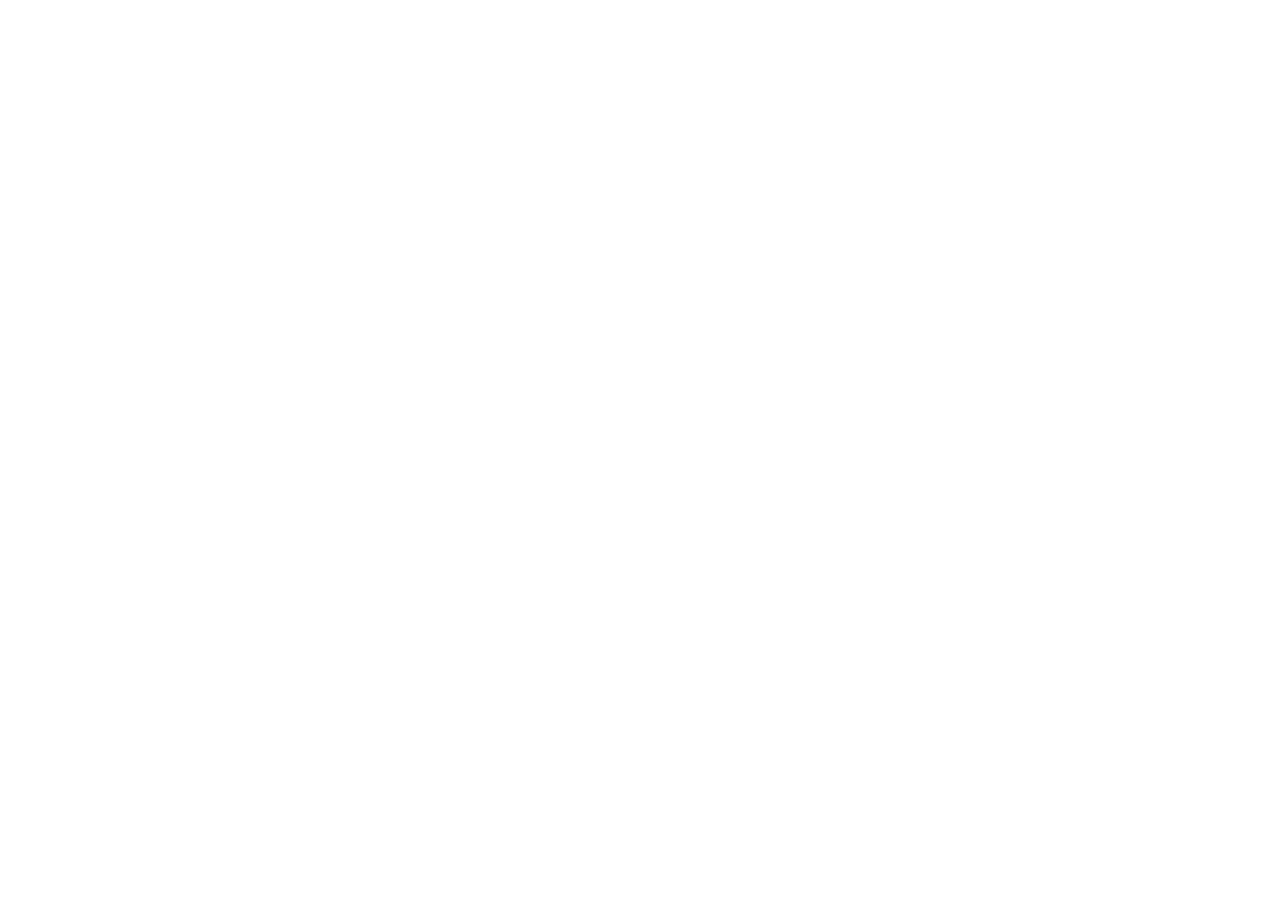
==== index.html @ 9e2b8dc2 "organize project structure" ====
<!DOCTYPE html>
<html lang="en">
<head>
    <meta charset="UTF-8">
    <meta name="viewport" content="width=device-width, initial-scale=1.0">
    <link rel="stylesheet" href="style.css">
    <title>Advinha game</title>
</head>
<body>
    
</body>
</html>
---- style.css ----
/* No CSS *//*# sourceMappingURL=style.css.map */
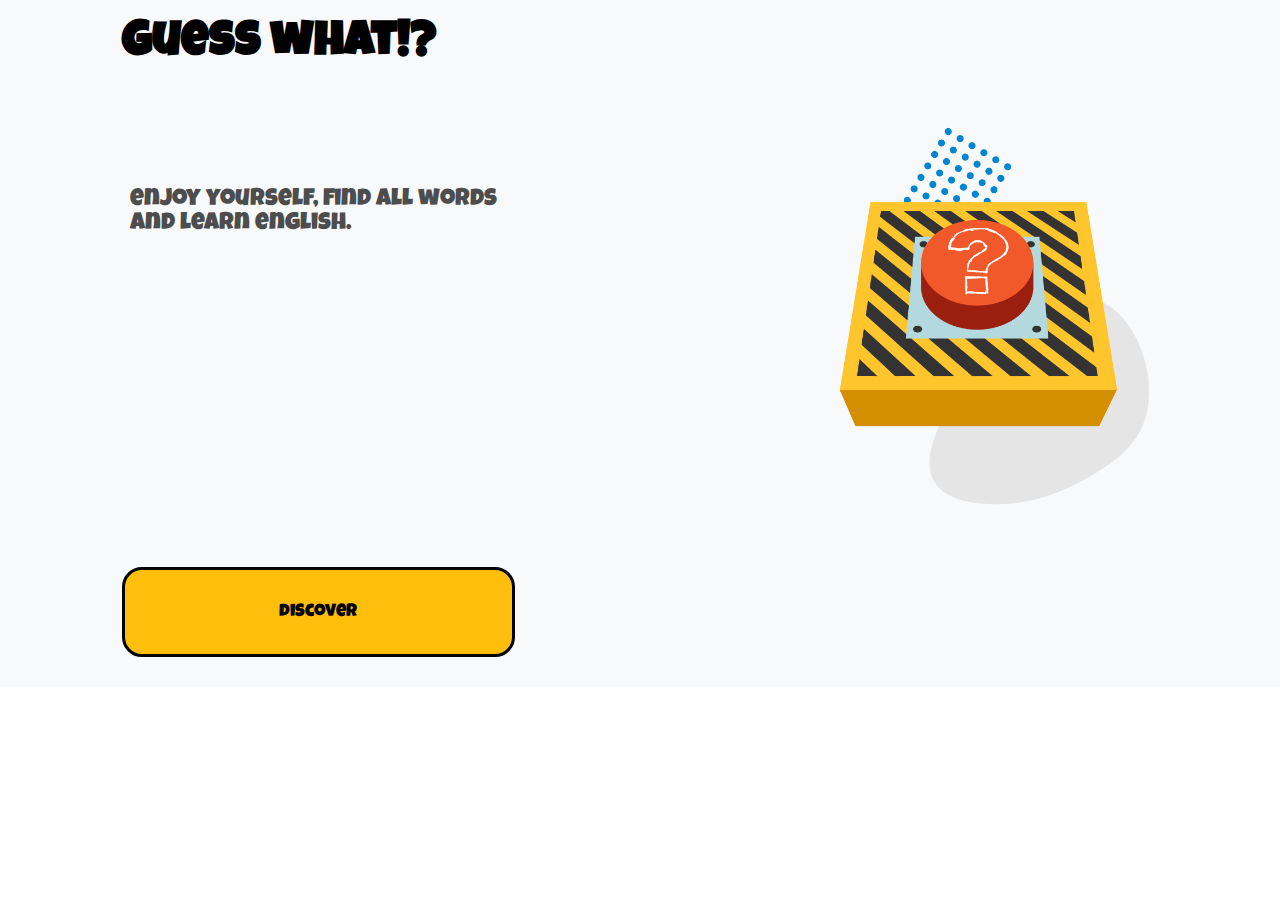
==== commit 6d25425c: "finished the landing page and apply resposiveness" ====
--- a/index.html
+++ b/index.html
@@ -1,12 +1,31 @@
 <!DOCTYPE html>
 <html lang="en">
-<head>
-    <meta charset="UTF-8">
-    <meta name="viewport" content="width=device-width, initial-scale=1.0">
-    <link rel="stylesheet" href="style.css">
-    <title>Advinha game</title>
-</head>
-<body>
-    
-</body>
-</html>+  <head>
+    <meta charset="UTF-8" />
+    <link rel="apple-touch-icon" sizes="180x180" href="./img/apple-touch-icon.png" />
+    <link rel="icon" type="image/png" sizes="32x32" href="./img/favicon-32x32.png" />
+    <link rel="icon" type="image/png" sizes="16x16" href="./img/favicon-16x16.png" />
+    <link rel="manifest" href="./img/site.webmanifest" />
+    <meta name="viewport" content="width=device-width, initial-scale=1.0" />
+    <meta property="og:image" content="./img/guess2.png" />
+    <link rel="stylesheet" href="styles/style.css" />
+    <title>Guess what game</title>
+  </head>
+  <body>
+    <div class="container">
+      <h1 id="title">Guess what!?</h1>
+      <section class="wrapper">
+        <img
+          src="./img/guess2.png"
+          alt="interrogation button"
+          id="img-principal"
+        />
+        <p id="description">
+          enjoy yourself, find all words and learn english.
+        </p>
+      </section>
+      <a href="./pages/ChooseGameTheme/theme.html" id="link">discover</a>
+    </div>
+    <script src="game.js"></script>
+  </body>
+</html>
--- a/styles/style.css
+++ b/styles/style.css
@@ -0,0 +1,152 @@
+@import url("https://fonts.googleapis.com/css2?family=Luckiest+Guy&display=swap");
+* {
+  padding: 0;
+  margin: 0;
+  -webkit-box-sizing: border-box;
+          box-sizing: border-box;
+}
+
+html,
+body {
+  overflow-x: hidden;
+  max-width: 100%;
+  font-family: "Luckiest Guy", cursive;
+}
+
+.container {
+  background-color: #f8f9fa;
+  display: -webkit-box;
+  display: -ms-flexbox;
+  display: flex;
+  -webkit-box-orient: vertical;
+  -webkit-box-direction: normal;
+      -ms-flex-direction: column;
+          flex-direction: column;
+  -webkit-box-align: center;
+      -ms-flex-align: center;
+          align-items: center;
+}
+
+#title {
+  font-size: 36px;
+  margin-top: 20px;
+}
+
+#img-principal {
+  width: 80vw;
+}
+
+#description {
+  color: #4d4d4d;
+  width: 55vw;
+  font-size: 18px;
+  -webkit-transform: translateX(25%);
+          transform: translateX(25%);
+}
+
+#link {
+  text-decoration: none;
+  color: #000000;
+  background-color: #ffbe0b;
+  font-size: 18px;
+  border-radius: 20px;
+  height: 10vh;
+  width: 80vw;
+  display: -webkit-box;
+  display: -ms-flexbox;
+  display: flex;
+  -webkit-box-align: center;
+      -ms-flex-align: center;
+          align-items: center;
+  -webkit-box-pack: center;
+      -ms-flex-pack: center;
+          justify-content: center;
+  border: 3px solid #000000;
+  margin: 30px 0px;
+}
+
+@media (min-width: 768px) {
+  #link {
+    width: 65vw;
+  }
+  #title {
+    font-size: 64px;
+  }
+  #description {
+    font-size: 30px;
+  }
+}
+
+@media (min-width: 1024px) {
+  .wrapper {
+    display: -webkit-box;
+    display: -ms-flexbox;
+    display: flex;
+    -webkit-box-orient: horizontal;
+    -webkit-box-direction: reverse;
+        -ms-flex-direction: row-reverse;
+            flex-direction: row-reverse;
+    width: 100vw;
+    -webkit-box-pack: justify;
+        -ms-flex-pack: justify;
+            justify-content: space-between;
+  }
+  #title {
+    -ms-flex-item-align: start;
+        align-self: flex-start;
+    margin-left: 122px;
+    font-size: 48px;
+  }
+  #img-principal {
+    width: 37vw;
+    margin-right: 50px;
+  }
+  #description {
+    -ms-flex-item-align: start;
+        align-self: flex-start;
+    font-size: 24px;
+    width: 31.25vw;
+    margin: 0;
+    padding-top: 120px;
+    padding-left: 30px;
+  }
+  #link {
+    width: 30.67vw;
+    -ms-flex-item-align: start;
+        align-self: flex-start;
+    margin-left: 122px;
+    margin-top: 0;
+    -webkit-transition: -webkit-transform 0.6s;
+    transition: -webkit-transform 0.6s;
+    transition: transform 0.6s;
+    transition: transform 0.6s, -webkit-transform 0.6s;
+  }
+  #link:hover {
+    -webkit-transform: scale(1.1);
+            transform: scale(1.1);
+  }
+  .container {
+    overflow-y: hidden;
+    overflow-x: hidden;
+  }
+}
+
+@media (min-width: 1378px) {
+  #title {
+    margin-left: 162px;
+  }
+  #description {
+    padding-left: 50px;
+  }
+  #link {
+    -webkit-transition: -webkit-transform 0.6s;
+    transition: -webkit-transform 0.6s;
+    transition: transform 0.6s;
+    transition: transform 0.6s, -webkit-transform 0.6s;
+  }
+  #link:hover {
+    -webkit-transform: scale(1.1);
+            transform: scale(1.1);
+  }
+}
+/*# sourceMappingURL=style.css.map */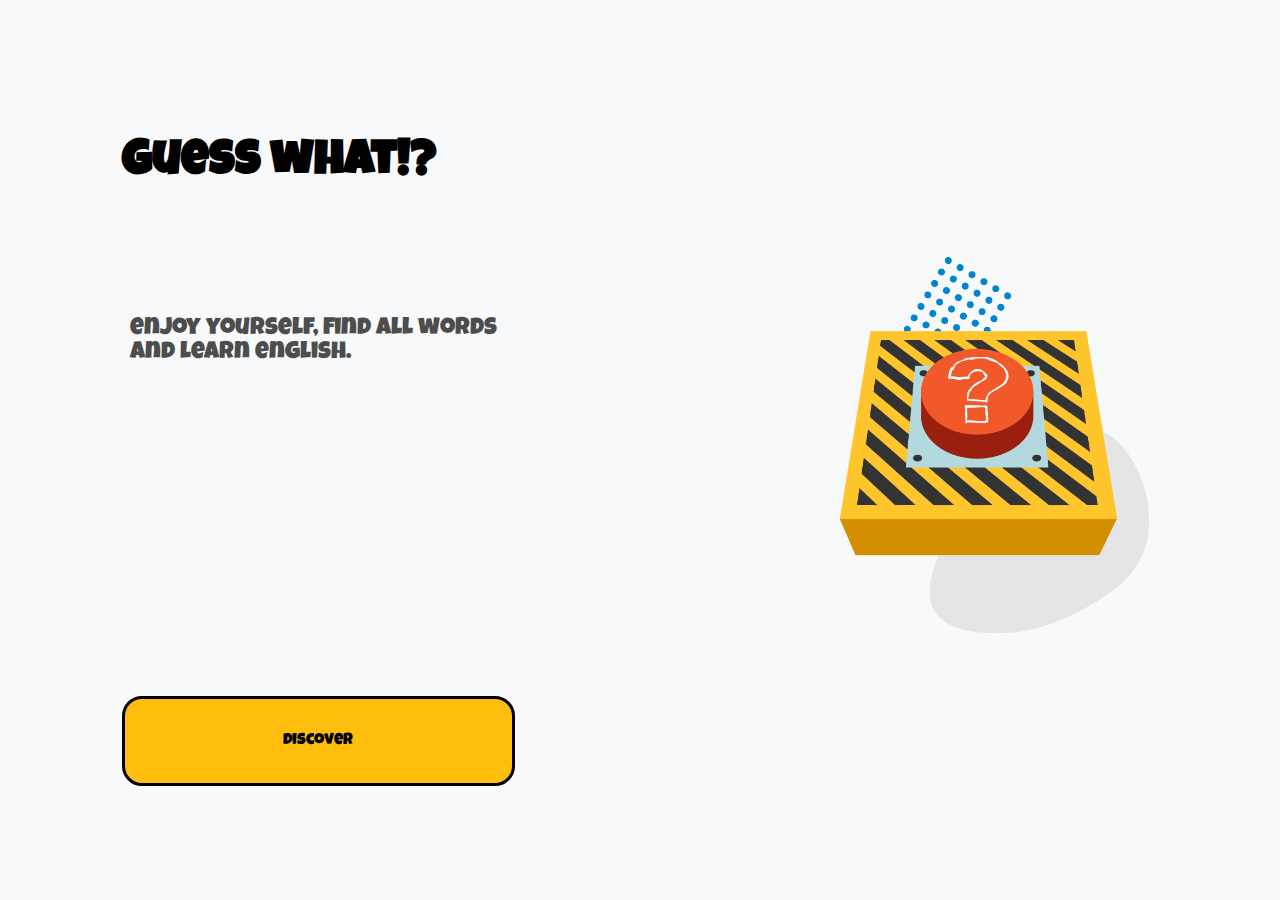
==== commit ae303e0a: "finished the game page" ====
--- a/index.html
+++ b/index.html
@@ -2,9 +2,23 @@
 <html lang="en">
   <head>
     <meta charset="UTF-8" />
-    <link rel="apple-touch-icon" sizes="180x180" href="./img/apple-touch-icon.png" />
-    <link rel="icon" type="image/png" sizes="32x32" href="./img/favicon-32x32.png" />
-    <link rel="icon" type="image/png" sizes="16x16" href="./img/favicon-16x16.png" />
+    <link
+      rel="apple-touch-icon"
+      sizes="180x180"
+      href="./img/apple-touch-icon.png"
+    />
+    <link
+      rel="icon"
+      type="image/png"
+      sizes="32x32"
+      href="./img/favicon-32x32.png"
+    />
+    <link
+      rel="icon"
+      type="image/png"
+      sizes="16x16"
+      href="./img/favicon-16x16.png"
+    />
     <link rel="manifest" href="./img/site.webmanifest" />
     <meta name="viewport" content="width=device-width, initial-scale=1.0" />
     <meta property="og:image" content="./img/guess2.png" />
--- a/styles/style.css
+++ b/styles/style.css
@@ -25,11 +25,16 @@
   -webkit-box-align: center;
       -ms-flex-align: center;
           align-items: center;
+  -webkit-box-pack: center;
+      -ms-flex-pack: center;
+          justify-content: center;
+  height: 100vh;
 }
 
 #title {
-  font-size: 36px;
-  margin-top: 20px;
+  font-size: 40px;
+  margin-top: 25px;
+  margin-bottom: 10px;
 }
 
 #img-principal {
@@ -42,15 +47,16 @@
   font-size: 18px;
   -webkit-transform: translateX(25%);
           transform: translateX(25%);
+  margin-top: 20px;
 }
 
 #link {
   text-decoration: none;
   color: #000000;
   background-color: #ffbe0b;
-  font-size: 18px;
+  font-size: 16px;
   border-radius: 20px;
-  height: 10vh;
+  height: 9.5vh;
   width: 80vw;
   display: -webkit-box;
   display: -ms-flexbox;
@@ -62,7 +68,7 @@
       -ms-flex-pack: center;
           justify-content: center;
   border: 3px solid #000000;
-  margin: 30px 0px;
+  margin-top: 35px;
 }
 
 @media (min-width: 768px) {
@@ -116,6 +122,7 @@
         align-self: flex-start;
     margin-left: 122px;
     margin-top: 0;
+    height: 10vh;
     -webkit-transition: -webkit-transform 0.6s;
     transition: -webkit-transform 0.6s;
     transition: transform 0.6s;
@@ -143,6 +150,7 @@
     transition: -webkit-transform 0.6s;
     transition: transform 0.6s;
     transition: transform 0.6s, -webkit-transform 0.6s;
+    height: 10vh;
   }
   #link:hover {
     -webkit-transform: scale(1.1);
